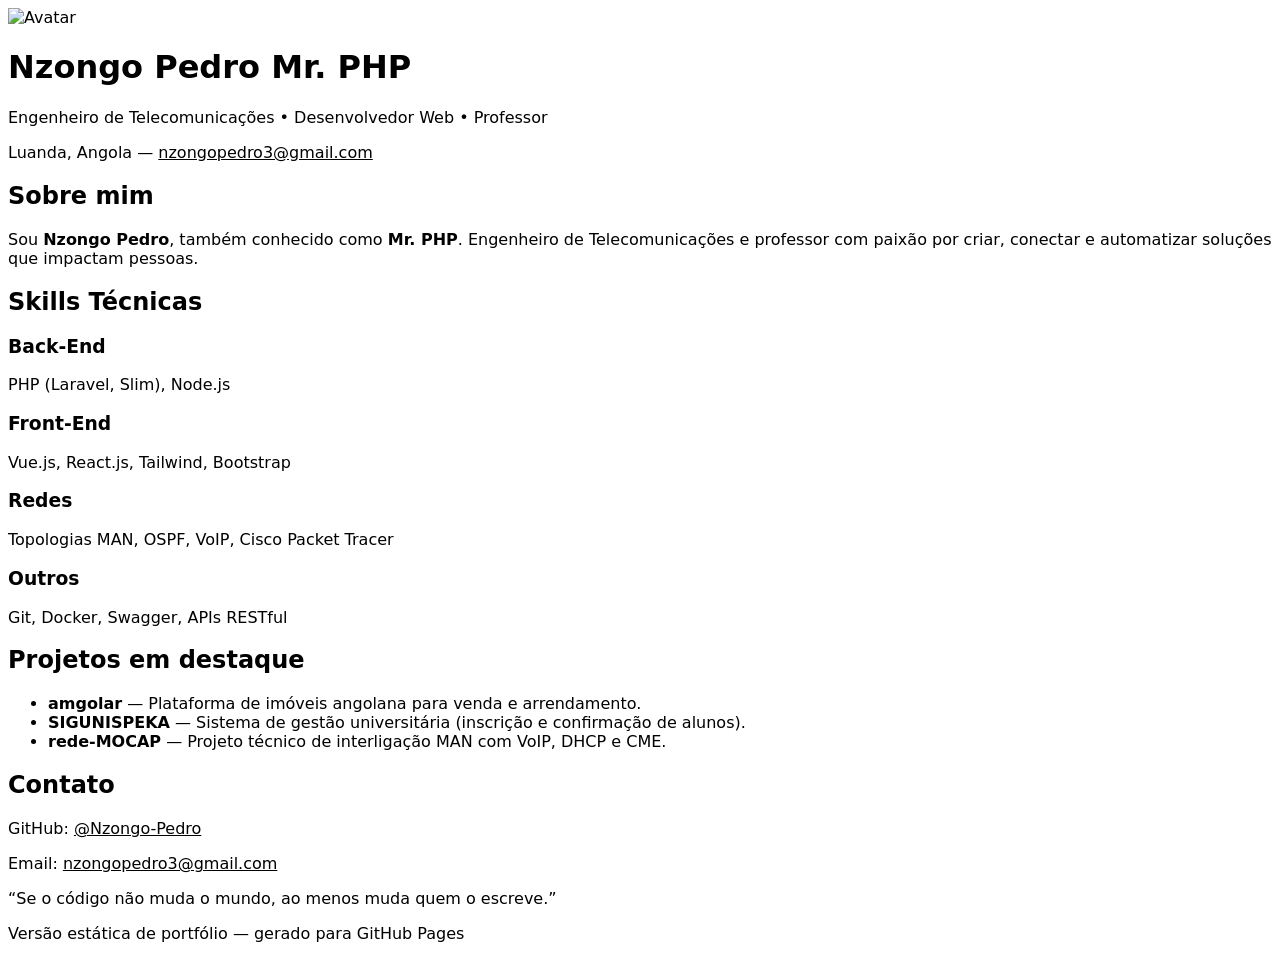
==== index.html @ acd52395 "Refine README.md with additional details and formatting improvements" ====
<!doctype html>
<html lang="pt-BR">
<head>
  <meta charset="utf-8" />
  <meta name="viewport" content="width=device-width,initial-scale=1" />
  <title>Nzongo Pedro — Portfólio</title>
  <link href="https://unpkg.com/tailwindcss@^2/dist/tailwind.min.css" rel="stylesheet">
  <link rel="stylesheet" href="assets/style.css">
</head>
<body class="bg-gray-50 text-gray-800">
  <header class="bg-gradient-to-r from-indigo-600 to-purple-600 text-white">
    <div class="max-w-4xl mx-auto p-8 flex items-center gap-6">
      <img src="assets/avatar-placeholder.png" alt="Avatar" class="w-24 h-24 rounded-full border-4 border-white object-cover">
      <div>
        <h1 class="text-3xl font-bold">Nzongo Pedro <span class="text-sm ml-2 bg-white/20 px-2 py-1 rounded">Mr. PHP</span></h1>
        <p class="mt-1">Engenheiro de Telecomunicações • Desenvolvedor Web • Professor</p>
        <p class="mt-2 text-sm">Luanda, Angola — <a class="underline" href="mailto:nzongopedro3@gmail.com">nzongopedro3@gmail.com</a></p>
      </div>
    </div>
  </header>

  <main class="max-w-4xl mx-auto p-8 space-y-10">
    <section id="sobre">
      <h2 class="text-2xl font-semibold mb-3">Sobre mim</h2>
      <p>Sou <strong>Nzongo Pedro</strong>, também conhecido como <strong>Mr. PHP</strong>. Engenheiro de Telecomunicações e professor com paixão por criar, conectar e automatizar soluções que impactam pessoas.</p>
    </section>

    <section id="skills">
      <h2 class="text-2xl font-semibold mb-3">Skills Técnicas</h2>
      <div class="grid sm:grid-cols-2 gap-4">
        <div class="p-4 bg-white rounded shadow">
          <h3 class="font-medium">Back-End</h3>
          <p class="text-sm">PHP (Laravel, Slim), Node.js</p>
        </div>
        <div class="p-4 bg-white rounded shadow">
          <h3 class="font-medium">Front-End</h3>
          <p class="text-sm">Vue.js, React.js, Tailwind, Bootstrap</p>
        </div>
        <div class="p-4 bg-white rounded shadow">
          <h3 class="font-medium">Redes</h3>
          <p class="text-sm">Topologias MAN, OSPF, VoIP, Cisco Packet Tracer</p>
        </div>
        <div class="p-4 bg-white rounded shadow">
          <h3 class="font-medium">Outros</h3>
          <p class="text-sm">Git, Docker, Swagger, APIs RESTful</p>
        </div>
      </div>
    </section>

    <section id="projetos">
      <h2 class="text-2xl font-semibold mb-3">Projetos em destaque</h2>
      <ul class="space-y-3">
        <li class="p-4 bg-white rounded shadow">
          <strong>amgolar</strong> — Plataforma de imóveis angolana para venda e arrendamento.
        </li>
        <li class="p-4 bg-white rounded shadow">
          <strong>SIGUNISPEKA</strong> — Sistema de gestão universitária (inscrição e confirmação de alunos).
        </li>
        <li class="p-4 bg-white rounded shadow">
          <strong>rede-MOCAP</strong> — Projeto técnico de interligação MAN com VoIP, DHCP e CME.
        </li>
      </ul>
    </section>

    <section id="contato">
      <h2 class="text-2xl font-semibold mb-3">Contato</h2>
      <p>GitHub: <a class="underline" href="https://github.com/Nzongo-Pedro">@Nzongo-Pedro</a></p>
      <p>Email: <a class="underline" href="mailto:nzongopedro3@gmail.com">nzongopedro3@gmail.com</a></p>
    </section>
  </main>

  <footer class="max-w-4xl mx-auto p-8 text-center text-sm text-gray-500">
    <p>“Se o código não muda o mundo, ao menos muda quem o escreve.”</p>
    <p class="mt-2">Versão estática de portfólio — gerado para GitHub Pages</p>
  </footer>
</body>
</html>
---- assets/style.css ----
/* Pequenas customizações */
body { font-family: Inter, ui-sans-serif, system-ui, -apple-system, "Segoe UI", Roboto, "Helvetica Neue", Arial; }
a { color: inherit; }
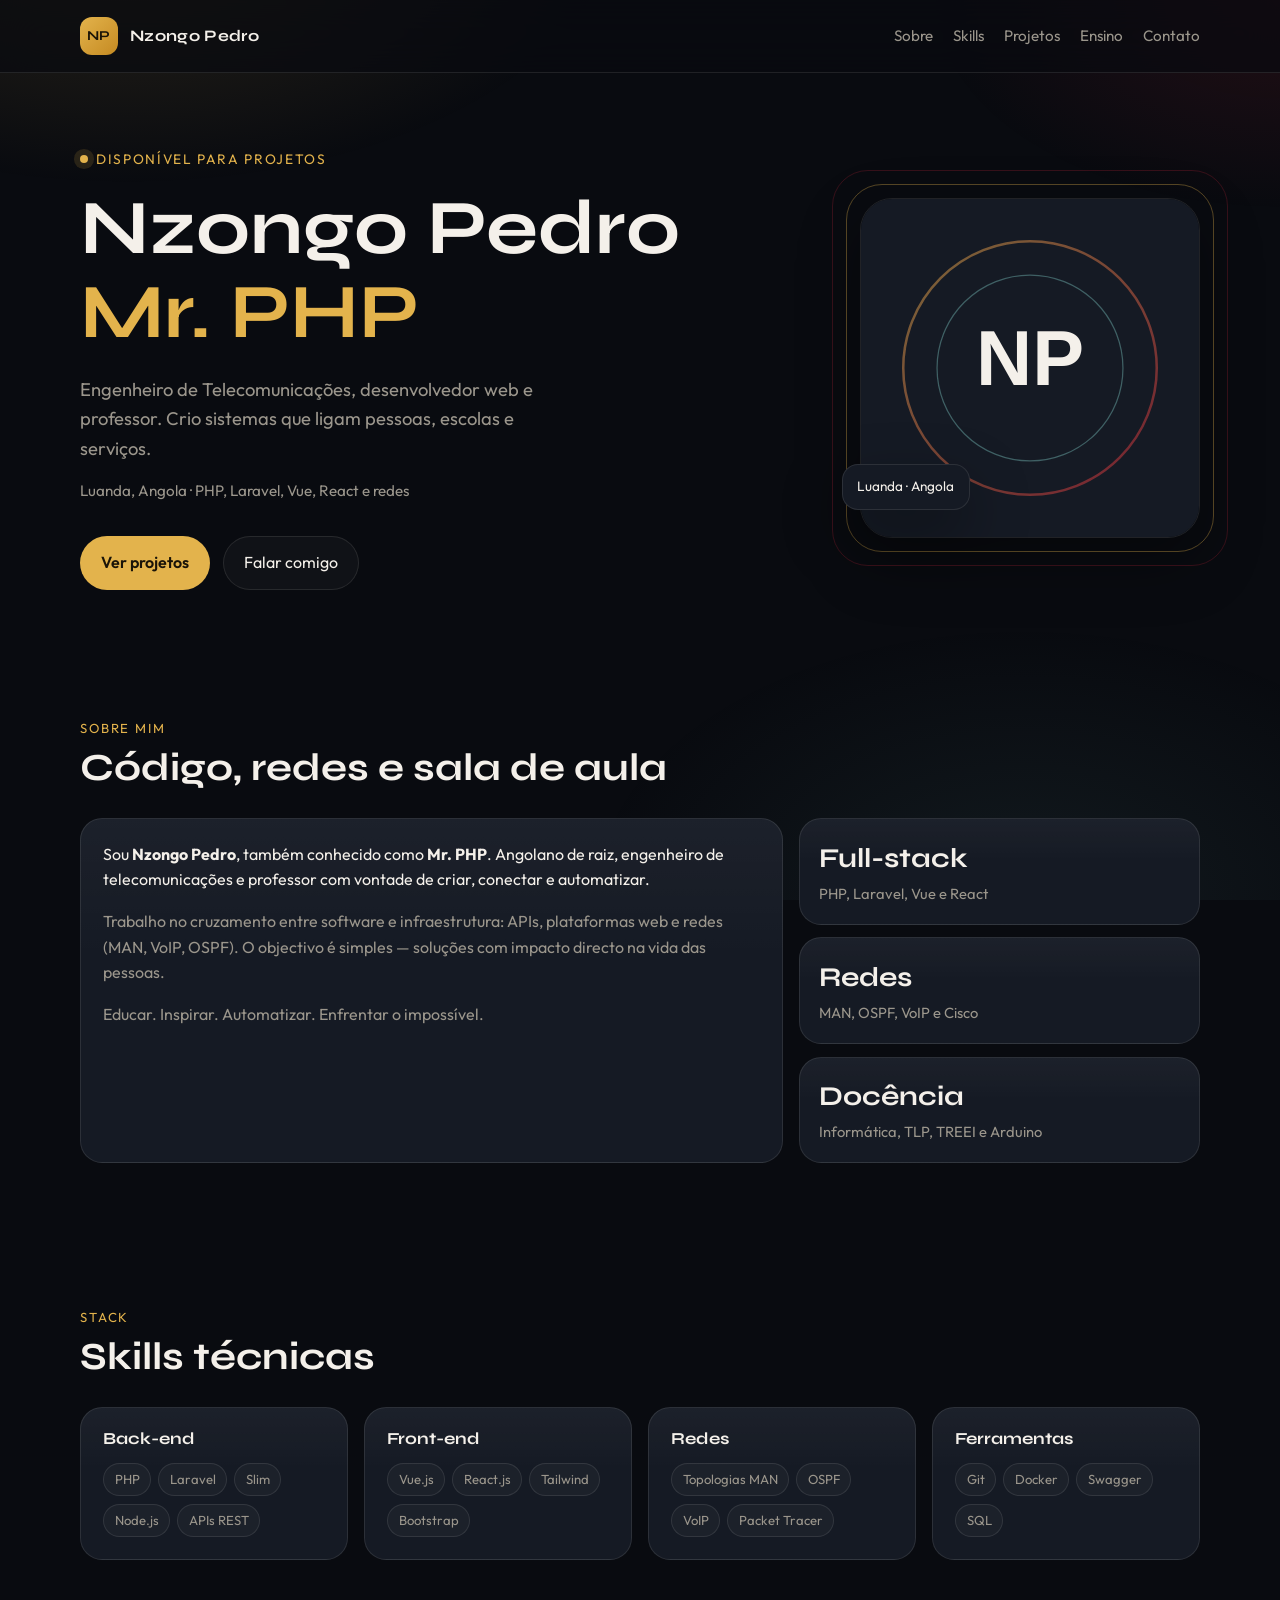
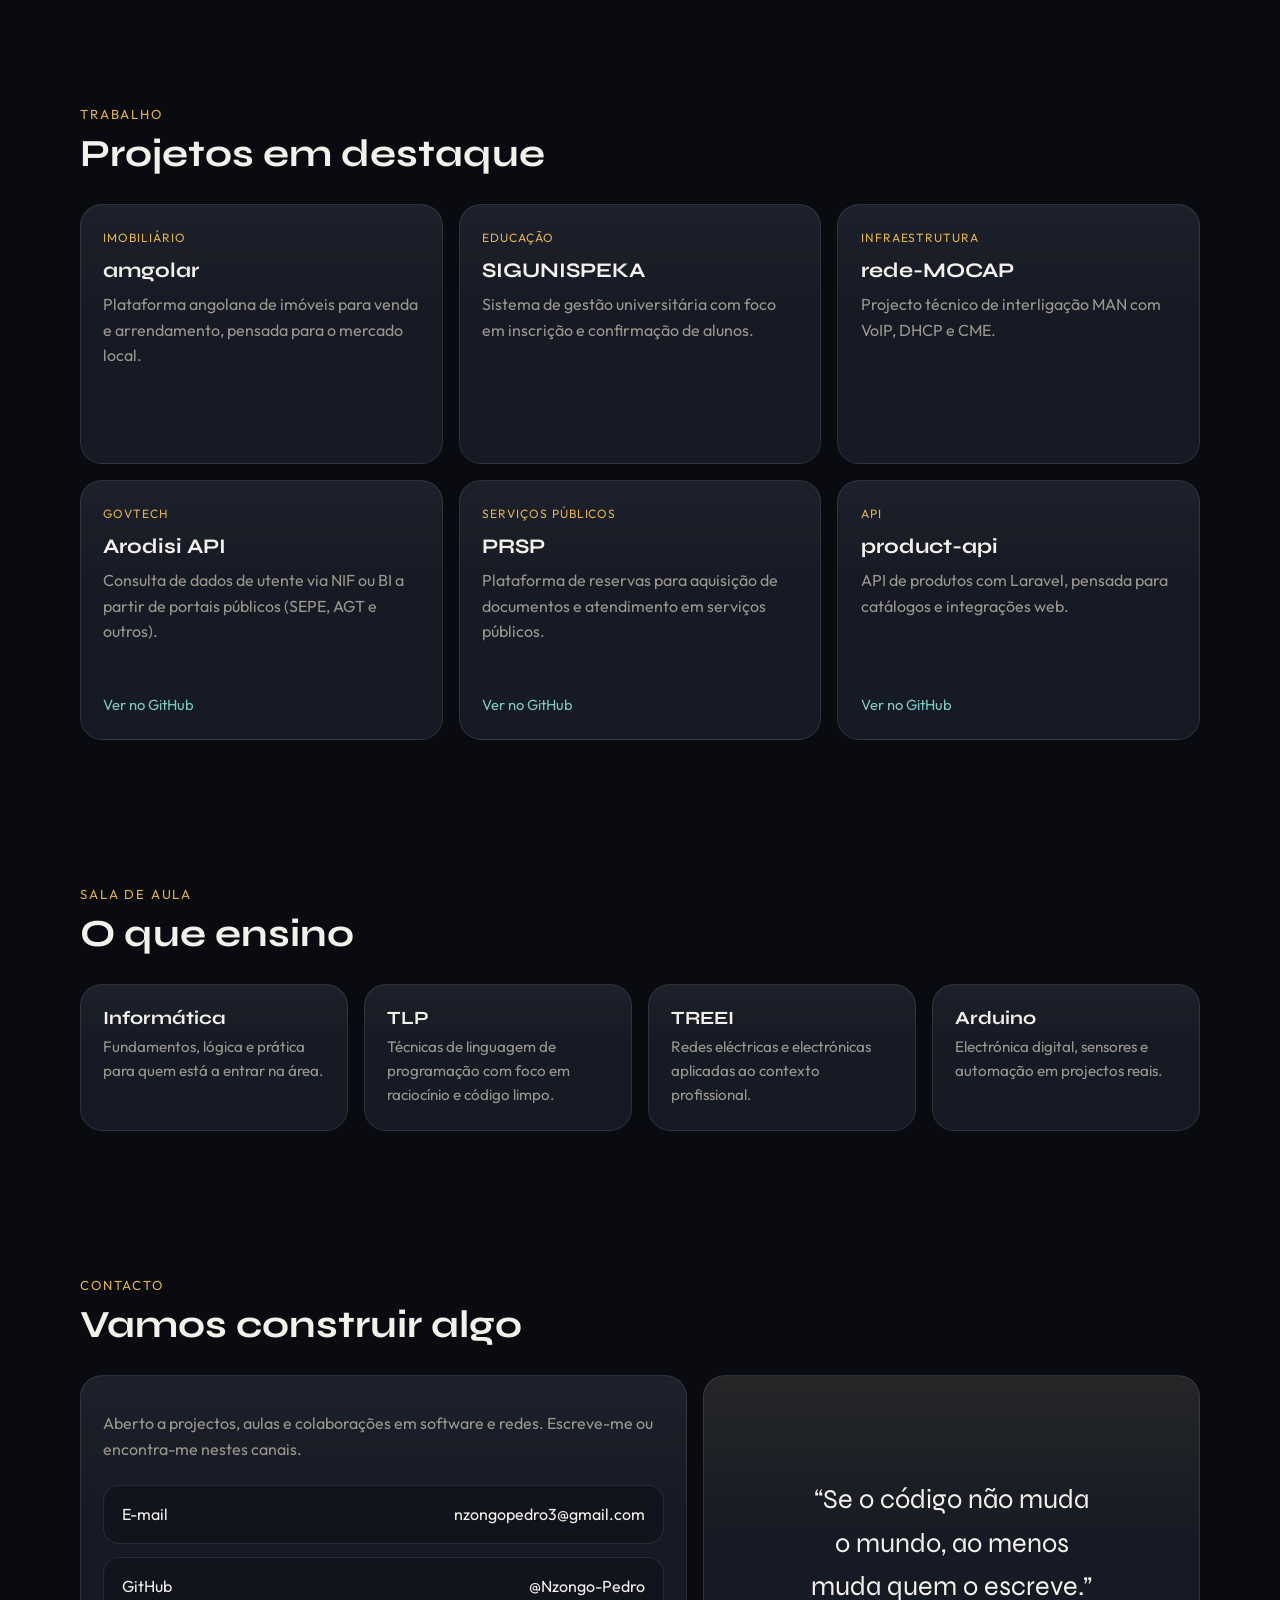
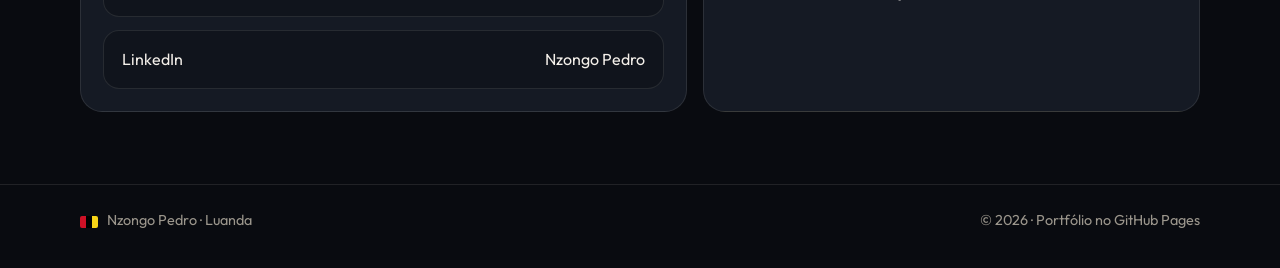
==== commit eb6f857d: "Publish a redesigned portfolio on GitHub Pages. Co-authored-by: Cursor <cursoragent@cursor.com>" ====
--- a/index.html
+++ b/index.html
@@ -1,77 +1,272 @@
 <!doctype html>
-<html lang="pt-BR">
+<html lang="pt">
 <head>
   <meta charset="utf-8" />
-  <meta name="viewport" content="width=device-width,initial-scale=1" />
+  <meta name="viewport" content="width=device-width, initial-scale=1" />
   <title>Nzongo Pedro — Portfólio</title>
-  <link href="https://unpkg.com/tailwindcss@^2/dist/tailwind.min.css" rel="stylesheet">
-  <link rel="stylesheet" href="assets/style.css">
+  <meta name="description" content="Nzongo Pedro (Mr. PHP): engenheiro de telecomunicações, desenvolvedor web e professor em Luanda, Angola." />
+  <meta name="theme-color" content="#090b10" />
+  <meta property="og:title" content="Nzongo Pedro — Portfólio" />
+  <meta property="og:description" content="Engenheiro de Telecomunicações, desenvolvedor web e professor. Soluções que conectam pessoas." />
+  <meta property="og:type" content="website" />
+  <meta property="og:url" content="https://nzongo-pedro.github.io/NzongoPedro/" />
+  <link rel="icon" href="assets/favicon.svg" type="image/svg+xml" />
+  <link rel="preconnect" href="https://fonts.googleapis.com" />
+  <link rel="preconnect" href="https://fonts.gstatic.com" crossorigin />
+  <link href="https://fonts.googleapis.com/css2?family=Outfit:wght@400;500;600;700&family=Syne:wght@700;800&display=swap" rel="stylesheet" />
+  <link rel="stylesheet" href="assets/style.css" />
 </head>
-<body class="bg-gray-50 text-gray-800">
-  <header class="bg-gradient-to-r from-indigo-600 to-purple-600 text-white">
-    <div class="max-w-4xl mx-auto p-8 flex items-center gap-6">
-      <img src="assets/avatar-placeholder.png" alt="Avatar" class="w-24 h-24 rounded-full border-4 border-white object-cover">
-      <div>
-        <h1 class="text-3xl font-bold">Nzongo Pedro <span class="text-sm ml-2 bg-white/20 px-2 py-1 rounded">Mr. PHP</span></h1>
-        <p class="mt-1">Engenheiro de Telecomunicações • Desenvolvedor Web • Professor</p>
-        <p class="mt-2 text-sm">Luanda, Angola — <a class="underline" href="mailto:nzongopedro3@gmail.com">nzongopedro3@gmail.com</a></p>
-      </div>
+<body>
+  <a class="skip-link" href="#conteudo">Saltar para o conteúdo</a>
+  <div class="bg-glow" aria-hidden="true"></div>
+
+  <header class="site-header">
+    <div class="wrap nav">
+      <a class="brand" href="#topo">
+        <span class="brand-mark">NP</span>
+        Nzongo Pedro
+      </a>
+      <button class="nav-toggle" type="button" aria-expanded="false" aria-controls="menu">
+        Menu
+      </button>
+      <ul class="nav-links" id="menu">
+        <li><a href="#sobre">Sobre</a></li>
+        <li><a href="#skills">Skills</a></li>
+        <li><a href="#projetos">Projetos</a></li>
+        <li><a href="#ensino">Ensino</a></li>
+        <li><a href="#contato">Contato</a></li>
+      </ul>
     </div>
   </header>
 
-  <main class="max-w-4xl mx-auto p-8 space-y-10">
-    <section id="sobre">
-      <h2 class="text-2xl font-semibold mb-3">Sobre mim</h2>
-      <p>Sou <strong>Nzongo Pedro</strong>, também conhecido como <strong>Mr. PHP</strong>. Engenheiro de Telecomunicações e professor com paixão por criar, conectar e automatizar soluções que impactam pessoas.</p>
-    </section>
-
-    <section id="skills">
-      <h2 class="text-2xl font-semibold mb-3">Skills Técnicas</h2>
-      <div class="grid sm:grid-cols-2 gap-4">
-        <div class="p-4 bg-white rounded shadow">
-          <h3 class="font-medium">Back-End</h3>
-          <p class="text-sm">PHP (Laravel, Slim), Node.js</p>
-        </div>
-        <div class="p-4 bg-white rounded shadow">
-          <h3 class="font-medium">Front-End</h3>
-          <p class="text-sm">Vue.js, React.js, Tailwind, Bootstrap</p>
-        </div>
-        <div class="p-4 bg-white rounded shadow">
-          <h3 class="font-medium">Redes</h3>
-          <p class="text-sm">Topologias MAN, OSPF, VoIP, Cisco Packet Tracer</p>
-        </div>
-        <div class="p-4 bg-white rounded shadow">
-          <h3 class="font-medium">Outros</h3>
-          <p class="text-sm">Git, Docker, Swagger, APIs RESTful</p>
-        </div>
-      </div>
-    </section>
-
-    <section id="projetos">
-      <h2 class="text-2xl font-semibold mb-3">Projetos em destaque</h2>
-      <ul class="space-y-3">
-        <li class="p-4 bg-white rounded shadow">
-          <strong>amgolar</strong> — Plataforma de imóveis angolana para venda e arrendamento.
-        </li>
-        <li class="p-4 bg-white rounded shadow">
-          <strong>SIGUNISPEKA</strong> — Sistema de gestão universitária (inscrição e confirmação de alunos).
-        </li>
-        <li class="p-4 bg-white rounded shadow">
-          <strong>rede-MOCAP</strong> — Projeto técnico de interligação MAN com VoIP, DHCP e CME.
-        </li>
-      </ul>
-    </section>
-
-    <section id="contato">
-      <h2 class="text-2xl font-semibold mb-3">Contato</h2>
-      <p>GitHub: <a class="underline" href="https://github.com/Nzongo-Pedro">@Nzongo-Pedro</a></p>
-      <p>Email: <a class="underline" href="mailto:nzongopedro3@gmail.com">nzongopedro3@gmail.com</a></p>
+  <main id="conteudo">
+    <section class="wrap hero" id="topo">
+      <div>
+        <p class="eyebrow"><span class="dot"></span> Disponível para projetos</p>
+        <h1>Nzongo Pedro <span class="alias">Mr. PHP</span></h1>
+        <p class="lede">Engenheiro de Telecomunicações, desenvolvedor web e professor. Crio sistemas que ligam pessoas, escolas e serviços.</p>
+        <p class="hero-meta">Luanda, Angola · PHP, Laravel, Vue, React e redes</p>
+        <div class="actions">
+          <a class="btn btn-primary" href="#projetos">Ver projetos</a>
+          <a class="btn btn-ghost" href="mailto:nzongopedro3@gmail.com">Falar comigo</a>
+        </div>
+      </div>
+      <div class="portrait">
+        <img
+          src="https://avatars.githubusercontent.com/u/216593846?v=4"
+          alt="Retrato de Nzongo Pedro"
+          width="340"
+          height="340"
+          onerror="this.onerror=null;this.src='assets/avatar.svg'"
+        />
+        <p class="badge">Luanda · Angola</p>
+      </div>
+    </section>
+
+    <section class="section" id="sobre">
+      <div class="wrap">
+        <div class="section-head">
+          <div>
+            <p class="kicker">Sobre mim</p>
+            <h2>Código, redes e sala de aula</h2>
+          </div>
+        </div>
+        <div class="about-grid">
+          <article class="card about-copy">
+            <p>Sou <strong>Nzongo Pedro</strong>, também conhecido como <strong>Mr. PHP</strong>. Angolano de raiz, engenheiro de telecomunicações e professor com vontade de criar, conectar e automatizar.</p>
+            <p>Trabalho no cruzamento entre software e infraestrutura: APIs, plataformas web e redes (MAN, VoIP, OSPF). O objectivo é simples — soluções com impacto directo na vida das pessoas.</p>
+            <p>Educar. Inspirar. Automatizar. Enfrentar o impossível.</p>
+          </article>
+          <div class="stats">
+            <div class="card stat">
+              <strong>Full-stack</strong>
+              <span>PHP, Laravel, Vue e React</span>
+            </div>
+            <div class="card stat">
+              <strong>Redes</strong>
+              <span>MAN, OSPF, VoIP e Cisco</span>
+            </div>
+            <div class="card stat">
+              <strong>Docência</strong>
+              <span>Informática, TLP, TREEI e Arduino</span>
+            </div>
+          </div>
+        </div>
+      </div>
+    </section>
+
+    <section class="section" id="skills">
+      <div class="wrap">
+        <div class="section-head">
+          <div>
+            <p class="kicker">Stack</p>
+            <h2>Skills técnicas</h2>
+          </div>
+        </div>
+        <div class="skills-grid">
+          <article class="card skill">
+            <h3>Back-end</h3>
+            <div class="chips">
+              <span class="chip">PHP</span>
+              <span class="chip">Laravel</span>
+              <span class="chip">Slim</span>
+              <span class="chip">Node.js</span>
+              <span class="chip">APIs REST</span>
+            </div>
+          </article>
+          <article class="card skill">
+            <h3>Front-end</h3>
+            <div class="chips">
+              <span class="chip">Vue.js</span>
+              <span class="chip">React.js</span>
+              <span class="chip">Tailwind</span>
+              <span class="chip">Bootstrap</span>
+            </div>
+          </article>
+          <article class="card skill">
+            <h3>Redes</h3>
+            <div class="chips">
+              <span class="chip">Topologias MAN</span>
+              <span class="chip">OSPF</span>
+              <span class="chip">VoIP</span>
+              <span class="chip">Packet Tracer</span>
+            </div>
+          </article>
+          <article class="card skill">
+            <h3>Ferramentas</h3>
+            <div class="chips">
+              <span class="chip">Git</span>
+              <span class="chip">Docker</span>
+              <span class="chip">Swagger</span>
+              <span class="chip">SQL</span>
+            </div>
+          </article>
+        </div>
+      </div>
+    </section>
+
+    <section class="section" id="projetos">
+      <div class="wrap">
+        <div class="section-head">
+          <div>
+            <p class="kicker">Trabalho</p>
+            <h2>Projetos em destaque</h2>
+          </div>
+        </div>
+        <div class="project-grid">
+          <article class="card project">
+            <span class="tag">Imobiliário</span>
+            <h3>amgolar</h3>
+            <p>Plataforma angolana de imóveis para venda e arrendamento, pensada para o mercado local.</p>
+          </article>
+          <article class="card project">
+            <span class="tag">Educação</span>
+            <h3>SIGUNISPEKA</h3>
+            <p>Sistema de gestão universitária com foco em inscrição e confirmação de alunos.</p>
+          </article>
+          <article class="card project">
+            <span class="tag">Infraestrutura</span>
+            <h3>rede-MOCAP</h3>
+            <p>Projecto técnico de interligação MAN com VoIP, DHCP e CME.</p>
+          </article>
+          <article class="card project">
+            <span class="tag">GovTech</span>
+            <h3>Arodisi API</h3>
+            <p>Consulta de dados de utente via NIF ou BI a partir de portais públicos (SEPE, AGT e outros).</p>
+            <a class="project-link" href="https://github.com/NzongoPedro/Arodisi-API" target="_blank" rel="noopener noreferrer">Ver no GitHub</a>
+          </article>
+          <article class="card project">
+            <span class="tag">Serviços públicos</span>
+            <h3>PRSP</h3>
+            <p>Plataforma de reservas para aquisição de documentos e atendimento em serviços públicos.</p>
+            <a class="project-link" href="https://github.com/Nzongo-Pedro/PSRSP" target="_blank" rel="noopener noreferrer">Ver no GitHub</a>
+          </article>
+          <article class="card project">
+            <span class="tag">API</span>
+            <h3>product-api</h3>
+            <p>API de produtos com Laravel, pensada para catálogos e integrações web.</p>
+            <a class="project-link" href="https://github.com/Nzongo-Pedro/product-api" target="_blank" rel="noopener noreferrer">Ver no GitHub</a>
+          </article>
+        </div>
+      </div>
+    </section>
+
+    <section class="section" id="ensino">
+      <div class="wrap">
+        <div class="section-head">
+          <div>
+            <p class="kicker">Sala de aula</p>
+            <h2>O que ensino</h2>
+          </div>
+        </div>
+        <div class="teach-grid">
+          <article class="card teach">
+            <h3>Informática</h3>
+            <p>Fundamentos, lógica e prática para quem está a entrar na área.</p>
+          </article>
+          <article class="card teach">
+            <h3>TLP</h3>
+            <p>Técnicas de linguagem de programação com foco em raciocínio e código limpo.</p>
+          </article>
+          <article class="card teach">
+            <h3>TREEI</h3>
+            <p>Redes eléctricas e electrónicas aplicadas ao contexto profissional.</p>
+          </article>
+          <article class="card teach">
+            <h3>Arduino</h3>
+            <p>Electrónica digital, sensores e automação em projectos reais.</p>
+          </article>
+        </div>
+      </div>
+    </section>
+
+    <section class="section" id="contato">
+      <div class="wrap">
+        <div class="section-head">
+          <div>
+            <p class="kicker">Contacto</p>
+            <h2>Vamos construir algo</h2>
+          </div>
+        </div>
+        <div class="contact-grid">
+          <article class="card contact-copy">
+            <p>Aberto a projectos, aulas e colaborações em software e redes. Escreve-me ou encontra-me nestes canais.</p>
+            <ul class="contact-list">
+              <li>
+                <a href="mailto:nzongopedro3@gmail.com">
+                  <span>E-mail</span>
+                  <span>nzongopedro3@gmail.com</span>
+                </a>
+              </li>
+              <li>
+                <a href="https://github.com/Nzongo-Pedro" target="_blank" rel="noopener noreferrer">
+                  <span>GitHub</span>
+                  <span>@Nzongo-Pedro</span>
+                </a>
+              </li>
+              <li>
+                <a href="https://linkedin.com/in/nzongo-pedro-31424827a" target="_blank" rel="noopener noreferrer">
+                  <span>LinkedIn</span>
+                  <span>Nzongo Pedro</span>
+                </a>
+              </li>
+            </ul>
+          </article>
+          <blockquote class="card quote">
+            <p>“Se o código não muda o mundo, ao menos muda quem o escreve.”</p>
+          </blockquote>
+        </div>
+      </div>
     </section>
   </main>
 
-  <footer class="max-w-4xl mx-auto p-8 text-center text-sm text-gray-500">
-    <p>“Se o código não muda o mundo, ao menos muda quem o escreve.”</p>
-    <p class="mt-2">Versão estática de portfólio — gerado para GitHub Pages</p>
+  <footer class="site-footer">
+    <div class="wrap footer-row">
+      <p><span class="flag" aria-hidden="true"><span></span><span></span><span></span></span> Nzongo Pedro · Luanda</p>
+      <p>© <span data-year></span> · Portfólio no GitHub Pages</p>
+    </div>
   </footer>
+
+  <script src="assets/app.js"></script>
 </body>
-</html>+</html>
--- a/assets/style.css
+++ b/assets/style.css
@@ -1,3 +1,588 @@
-/* Pequenas customizações */
-body { font-family: Inter, ui-sans-serif, system-ui, -apple-system, "Segoe UI", Roboto, "Helvetica Neue", Arial; }
-a { color: inherit; }+:root {
+  --bg: #090b10;
+  --bg-soft: #10141c;
+  --card: #151a24;
+  --card-hover: #1b2230;
+  --line: rgba(243, 239, 232, 0.1);
+  --text: #f4f0ea;
+  --muted: #9b968c;
+  --gold: #e3b34c;
+  --gold-soft: rgba(227, 179, 76, 0.14);
+  --red: #d7263d;
+  --cyan: #7ec8c4;
+  --shadow: 0 24px 60px rgba(0, 0, 0, 0.35);
+  --radius: 22px;
+  --max: 1120px;
+}
+
+* {
+  box-sizing: border-box;
+  margin: 0;
+  padding: 0;
+}
+
+html {
+  scroll-behavior: smooth;
+}
+
+body {
+  font-family: "Outfit", system-ui, sans-serif;
+  background: var(--bg);
+  color: var(--text);
+  line-height: 1.6;
+  min-height: 100vh;
+  overflow-x: hidden;
+}
+
+img {
+  max-width: 100%;
+  display: block;
+}
+
+a {
+  color: inherit;
+  text-decoration: none;
+}
+
+button,
+.btn {
+  font: inherit;
+}
+
+.skip-link {
+  position: absolute;
+  left: 1rem;
+  top: -4rem;
+  background: var(--gold);
+  color: #1a1408;
+  padding: 0.6rem 1rem;
+  border-radius: 999px;
+  z-index: 80;
+}
+
+.skip-link:focus {
+  top: 1rem;
+}
+
+.bg-glow {
+  pointer-events: none;
+  position: fixed;
+  inset: 0;
+  z-index: 0;
+  background:
+    radial-gradient(900px 500px at 10% -10%, rgba(227, 179, 76, 0.16), transparent 55%),
+    radial-gradient(700px 420px at 100% 0%, rgba(215, 38, 61, 0.12), transparent 50%),
+    radial-gradient(800px 500px at 80% 100%, rgba(126, 200, 196, 0.08), transparent 55%);
+}
+
+.wrap {
+  width: min(var(--max), calc(100% - 2rem));
+  margin-inline: auto;
+}
+
+.site-header {
+  position: sticky;
+  top: 0;
+  z-index: 40;
+  backdrop-filter: blur(18px);
+  background: rgba(9, 11, 16, 0.72);
+  border-bottom: 1px solid var(--line);
+}
+
+.nav {
+  display: flex;
+  align-items: center;
+  justify-content: space-between;
+  min-height: 72px;
+  gap: 1rem;
+}
+
+.brand {
+  display: flex;
+  align-items: center;
+  gap: 0.75rem;
+  font-family: "Syne", sans-serif;
+  font-weight: 700;
+  letter-spacing: 0.02em;
+}
+
+.brand-mark {
+  width: 38px;
+  height: 38px;
+  display: grid;
+  place-items: center;
+  border-radius: 12px;
+  background: linear-gradient(135deg, var(--gold), #c58a22);
+  color: #1a1408;
+  font-size: 0.85rem;
+}
+
+.nav-links {
+  display: flex;
+  gap: 1.25rem;
+  list-style: none;
+  color: var(--muted);
+  font-size: 0.95rem;
+}
+
+.nav-links a {
+  position: relative;
+}
+
+.nav-links a:hover,
+.nav-links a:focus-visible,
+.nav-links a.is-active {
+  color: var(--text);
+}
+
+.nav-links a.is-active::after {
+  content: "";
+  position: absolute;
+  left: 0;
+  right: 0;
+  bottom: -8px;
+  height: 2px;
+  background: var(--gold);
+}
+
+.nav-toggle {
+  display: none;
+  width: 42px;
+  height: 42px;
+  border: 1px solid var(--line);
+  background: transparent;
+  color: var(--text);
+  border-radius: 12px;
+  cursor: pointer;
+}
+
+.hero {
+  position: relative;
+  z-index: 1;
+  padding: 4.5rem 0 3.5rem;
+  display: grid;
+  grid-template-columns: 1.15fr 0.85fr;
+  gap: 3rem;
+  align-items: center;
+}
+
+.eyebrow {
+  display: inline-flex;
+  align-items: center;
+  gap: 0.5rem;
+  color: var(--gold);
+  font-size: 0.86rem;
+  letter-spacing: 0.12em;
+  text-transform: uppercase;
+  margin-bottom: 1rem;
+}
+
+.dot {
+  width: 8px;
+  height: 8px;
+  border-radius: 50%;
+  background: var(--gold);
+  box-shadow: 0 0 0 6px var(--gold-soft);
+}
+
+h1,
+h2,
+h3 {
+  font-family: "Syne", sans-serif;
+  line-height: 1.1;
+}
+
+h1 {
+  font-size: clamp(2.6rem, 6vw, 5.1rem);
+  max-width: 12ch;
+}
+
+.alias {
+  color: var(--gold);
+}
+
+.lede {
+  margin-top: 1.25rem;
+  color: var(--muted);
+  font-size: 1.15rem;
+  max-width: 42ch;
+}
+
+.hero-meta {
+  margin-top: 1rem;
+  color: var(--muted);
+  font-size: 0.95rem;
+}
+
+.actions {
+  display: flex;
+  flex-wrap: wrap;
+  gap: 0.8rem;
+  margin-top: 2rem;
+}
+
+.btn {
+  display: inline-flex;
+  align-items: center;
+  justify-content: center;
+  gap: 0.45rem;
+  border-radius: 999px;
+  padding: 0.85rem 1.25rem;
+  border: 1px solid transparent;
+  transition: transform 0.2s ease, background 0.2s ease, border-color 0.2s ease;
+}
+
+.btn:hover,
+.btn:focus-visible {
+  transform: translateY(-2px);
+}
+
+.btn-primary {
+  background: var(--gold);
+  color: #1a1408;
+  font-weight: 600;
+}
+
+.btn-ghost {
+  border-color: var(--line);
+  background: rgba(255, 255, 255, 0.03);
+}
+
+.portrait {
+  justify-self: end;
+  position: relative;
+}
+
+.portrait img {
+  width: min(340px, 100%);
+  aspect-ratio: 1;
+  object-fit: cover;
+  border-radius: 32px;
+  border: 1px solid var(--line);
+  box-shadow: var(--shadow);
+}
+
+.portrait::before,
+.portrait::after {
+  content: "";
+  position: absolute;
+  border: 1px solid rgba(227, 179, 76, 0.35);
+  border-radius: 36px;
+}
+
+.portrait::before {
+  inset: -14px;
+}
+
+.portrait::after {
+  inset: -28px;
+  border-color: rgba(215, 38, 61, 0.22);
+}
+
+.badge {
+  position: absolute;
+  left: -18px;
+  bottom: 28px;
+  background: var(--card);
+  border: 1px solid var(--line);
+  padding: 0.7rem 0.9rem;
+  border-radius: 16px;
+  font-size: 0.85rem;
+  box-shadow: var(--shadow);
+}
+
+.section {
+  position: relative;
+  z-index: 1;
+  padding: 4.5rem 0;
+}
+
+.section-head {
+  display: flex;
+  justify-content: space-between;
+  gap: 1rem;
+  align-items: end;
+  margin-bottom: 1.8rem;
+}
+
+.kicker {
+  color: var(--gold);
+  font-size: 0.82rem;
+  letter-spacing: 0.14em;
+  text-transform: uppercase;
+  margin-bottom: 0.5rem;
+}
+
+h2 {
+  font-size: clamp(1.8rem, 3vw, 2.6rem);
+}
+
+.about-grid,
+.skills-grid,
+.project-grid,
+.teach-grid,
+.contact-grid {
+  display: grid;
+  gap: 1rem;
+}
+
+.about-grid {
+  grid-template-columns: 1.4fr 0.8fr;
+}
+
+.card {
+  background: linear-gradient(180deg, rgba(255, 255, 255, 0.03), transparent 40%), var(--card);
+  border: 1px solid var(--line);
+  border-radius: var(--radius);
+  padding: 1.4rem;
+}
+
+.about-copy p + p {
+  margin-top: 1rem;
+  color: var(--muted);
+}
+
+.stats {
+  display: grid;
+  gap: 0.8rem;
+}
+
+.stat {
+  padding: 1.1rem 1.2rem;
+}
+
+.stat strong {
+  display: block;
+  font-family: "Syne", sans-serif;
+  font-size: 1.7rem;
+}
+
+.stat span {
+  color: var(--muted);
+  font-size: 0.92rem;
+}
+
+.skills-grid {
+  grid-template-columns: repeat(4, 1fr);
+}
+
+.skill h3 {
+  font-size: 1.05rem;
+  margin-bottom: 0.9rem;
+}
+
+.chips {
+  display: flex;
+  flex-wrap: wrap;
+  gap: 0.45rem;
+}
+
+.chip {
+  font-size: 0.82rem;
+  color: var(--muted);
+  border: 1px solid var(--line);
+  background: rgba(255, 255, 255, 0.03);
+  border-radius: 999px;
+  padding: 0.32rem 0.65rem;
+}
+
+.project-grid {
+  grid-template-columns: repeat(3, 1fr);
+}
+
+.project {
+  display: flex;
+  flex-direction: column;
+  min-height: 260px;
+  transition: transform 0.2s ease, background 0.2s ease;
+}
+
+.project:hover {
+  transform: translateY(-4px);
+  background: var(--card-hover);
+}
+
+.tag {
+  display: inline-block;
+  font-size: 0.75rem;
+  letter-spacing: 0.08em;
+  text-transform: uppercase;
+  color: var(--gold);
+  margin-bottom: 0.8rem;
+}
+
+.project h3 {
+  font-size: 1.3rem;
+  margin-bottom: 0.6rem;
+}
+
+.project p {
+  color: var(--muted);
+  flex: 1;
+}
+
+.project-link {
+  margin-top: 1.2rem;
+  color: var(--cyan);
+  font-size: 0.92rem;
+}
+
+.teach-grid {
+  grid-template-columns: repeat(4, 1fr);
+}
+
+.teach h3 {
+  margin-bottom: 0.4rem;
+}
+
+.teach p {
+  color: var(--muted);
+  font-size: 0.95rem;
+}
+
+.contact-grid {
+  grid-template-columns: 1.1fr 0.9fr;
+  align-items: stretch;
+}
+
+.contact-copy p {
+  color: var(--muted);
+  margin: 0.8rem 0 1.4rem;
+}
+
+.contact-list {
+  list-style: none;
+  display: grid;
+  gap: 0.8rem;
+}
+
+.contact-list a {
+  display: flex;
+  justify-content: space-between;
+  gap: 1rem;
+  padding: 1rem 1.1rem;
+  border-radius: 16px;
+  border: 1px solid var(--line);
+  background: var(--bg-soft);
+}
+
+.contact-list a:hover,
+.contact-list a:focus-visible {
+  border-color: rgba(227, 179, 76, 0.4);
+}
+
+.quote {
+  display: grid;
+  place-items: center;
+  text-align: center;
+  min-height: 220px;
+  background:
+    linear-gradient(180deg, rgba(227, 179, 76, 0.08), transparent 50%),
+    var(--card);
+}
+
+.quote p {
+  font-family: "Syne", sans-serif;
+  font-size: clamp(1.2rem, 2.4vw, 1.7rem);
+  max-width: 18ch;
+}
+
+.site-footer {
+  position: relative;
+  z-index: 1;
+  border-top: 1px solid var(--line);
+  padding: 1.5rem 0 2.2rem;
+  color: var(--muted);
+  font-size: 0.9rem;
+}
+
+.footer-row {
+  display: flex;
+  justify-content: space-between;
+  gap: 1rem;
+  flex-wrap: wrap;
+}
+
+.flag {
+  display: inline-flex;
+  width: 18px;
+  height: 12px;
+  overflow: hidden;
+  border-radius: 2px;
+  vertical-align: middle;
+  margin-right: 0.35rem;
+}
+
+.flag span {
+  flex: 1;
+}
+
+.flag span:nth-child(1) { background: #ce1126; }
+.flag span:nth-child(2) { background: #000; }
+.flag span:nth-child(3) { background: #f7d417; }
+
+@media (max-width: 980px) {
+  .hero,
+  .about-grid,
+  .skills-grid,
+  .project-grid,
+  .teach-grid,
+  .contact-grid {
+    grid-template-columns: 1fr 1fr;
+  }
+
+  .hero {
+    padding-top: 2.5rem;
+  }
+
+  .portrait {
+    justify-self: start;
+  }
+}
+
+@media (max-width: 760px) {
+  .nav-toggle {
+    display: grid;
+    place-items: center;
+  }
+
+  .nav-links {
+    display: none;
+    position: absolute;
+    top: 72px;
+    left: 0;
+    right: 0;
+    background: rgba(9, 11, 16, 0.96);
+    border-bottom: 1px solid var(--line);
+    padding: 1rem 1.25rem 1.2rem;
+    flex-direction: column;
+  }
+
+  .nav.is-open .nav-links {
+    display: flex;
+  }
+
+  .hero,
+  .about-grid,
+  .skills-grid,
+  .project-grid,
+  .teach-grid,
+  .contact-grid {
+    grid-template-columns: 1fr;
+  }
+
+  .section {
+    padding: 3.2rem 0;
+  }
+}
+
+@media (prefers-reduced-motion: reduce) {
+  html {
+    scroll-behavior: auto;
+  }
+
+  .btn,
+  .project {
+    transition: none;
+  }
+}
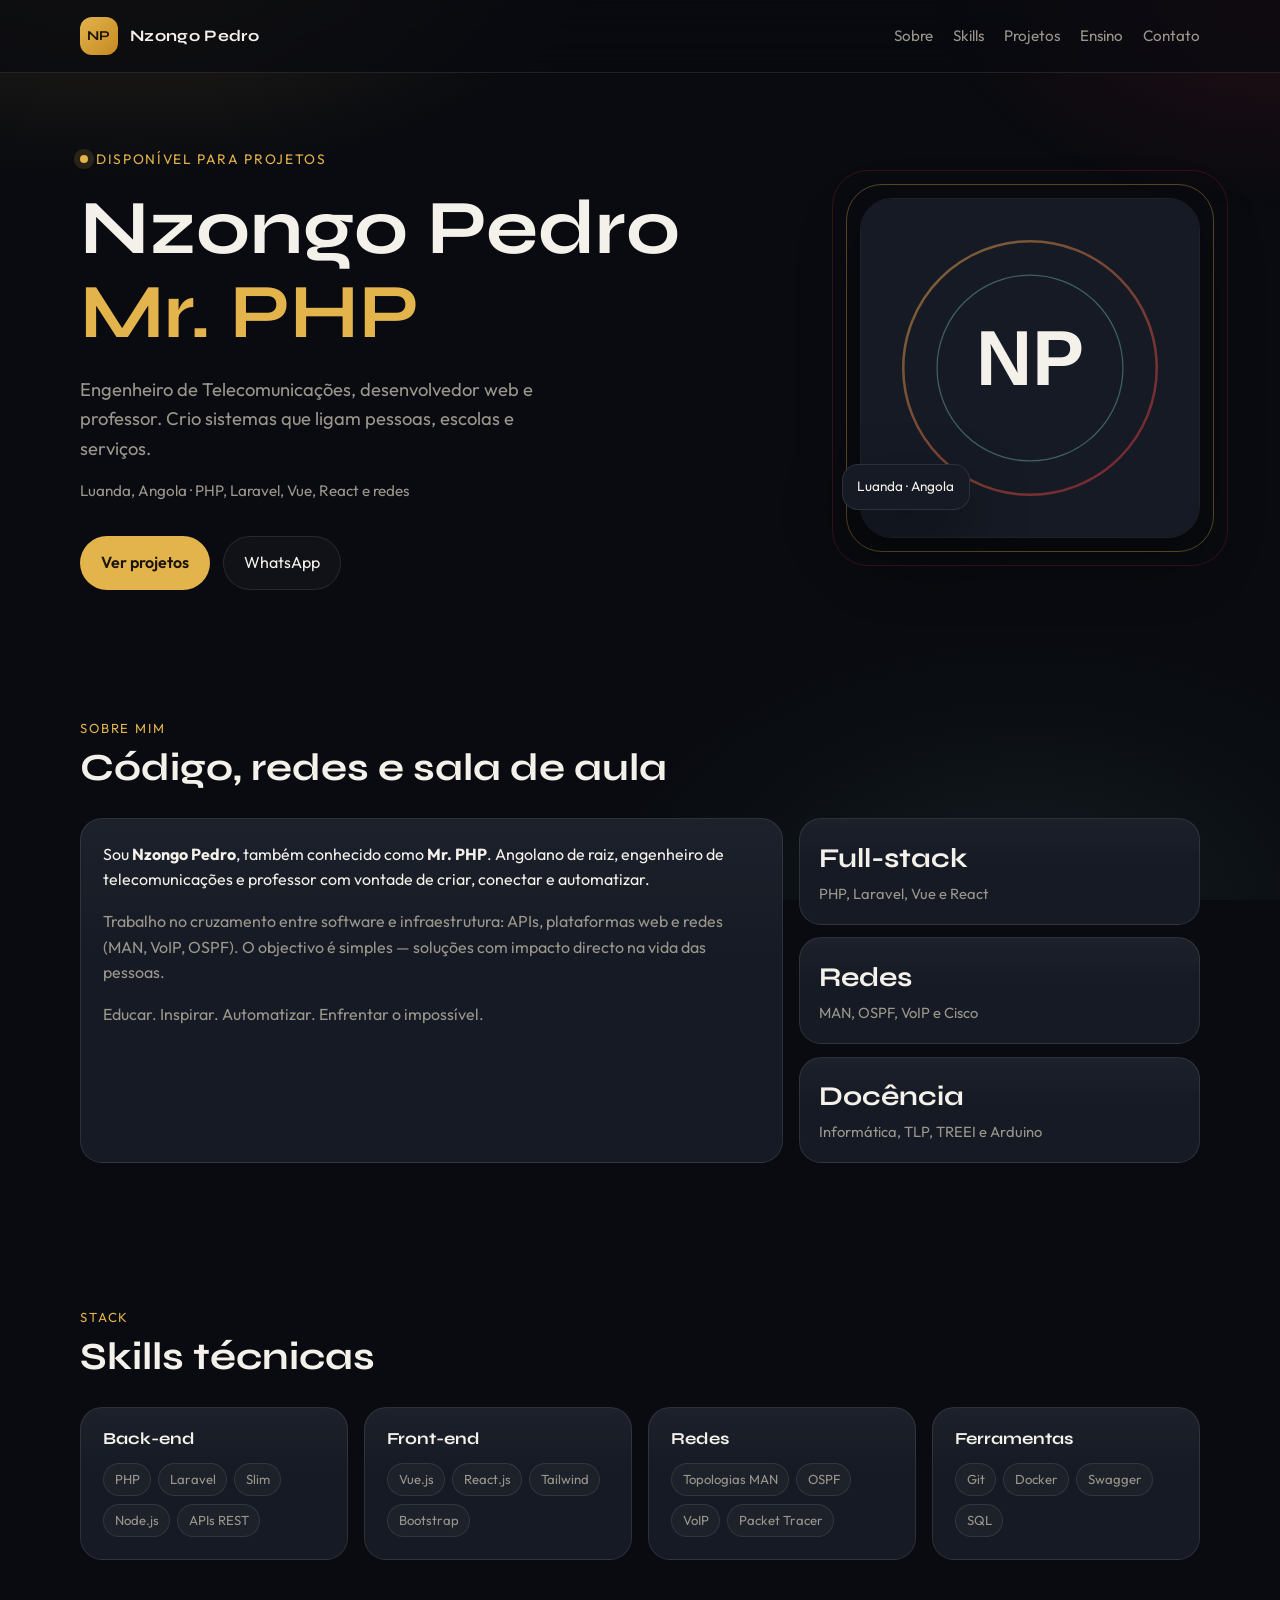
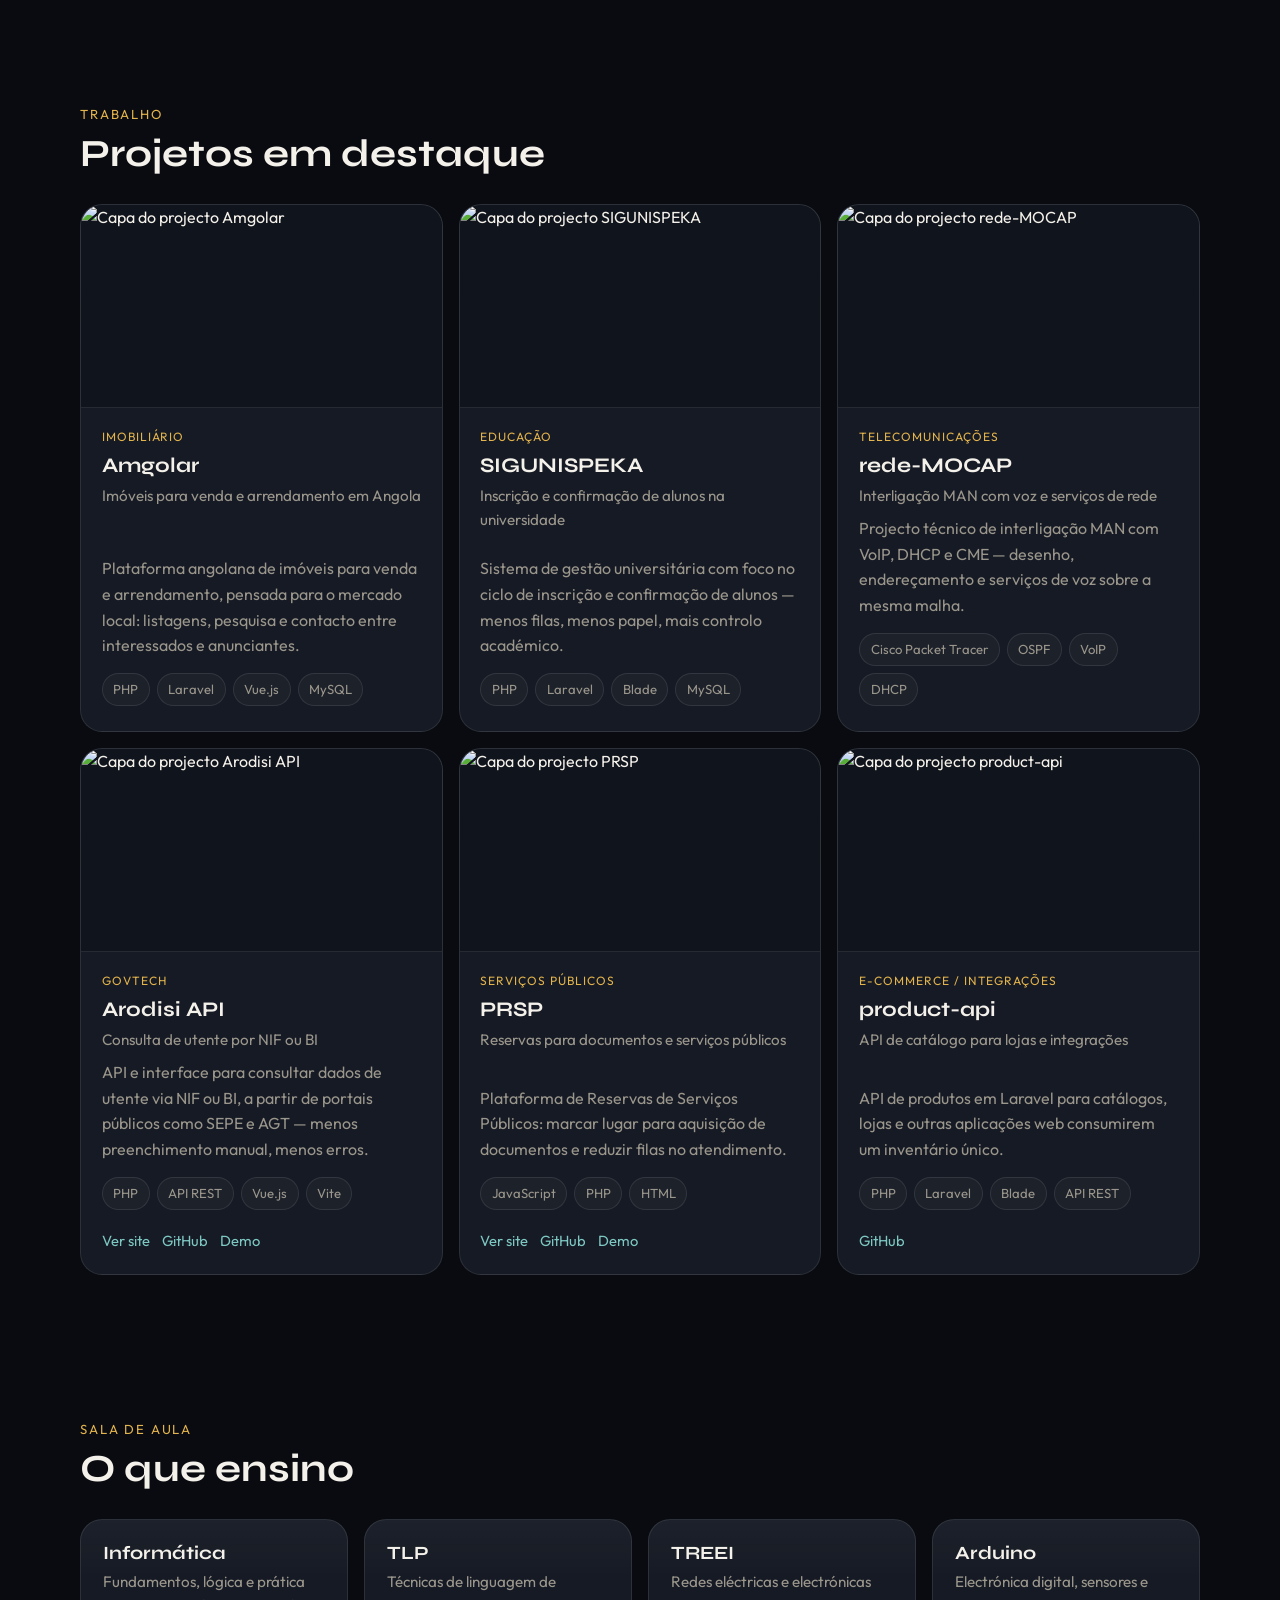
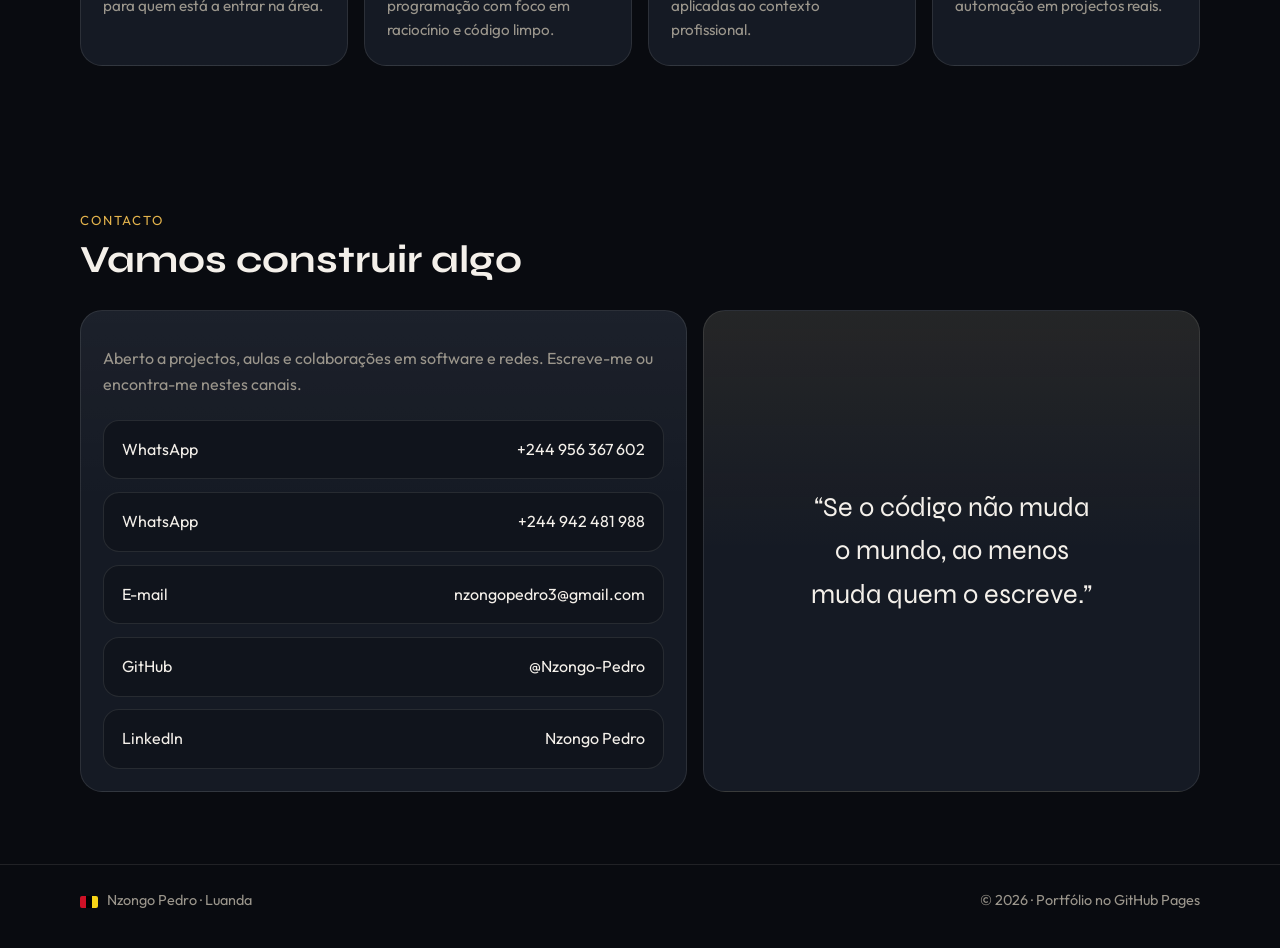
==== commit aedf9065: "Enhance portfolio with WhatsApp contact options and improve project rendering functionality. Update " ====
--- a/index.html
+++ b/index.html
@@ -48,7 +48,7 @@
         <p class="hero-meta">Luanda, Angola · PHP, Laravel, Vue, React e redes</p>
         <div class="actions">
           <a class="btn btn-primary" href="#projetos">Ver projetos</a>
-          <a class="btn btn-ghost" href="mailto:nzongopedro3@gmail.com">Falar comigo</a>
+          <a class="btn btn-ghost" href="https://wa.me/244956367602" target="_blank" rel="noopener noreferrer">WhatsApp</a>
         </div>
       </div>
       <div class="portrait">
@@ -153,40 +153,8 @@
             <h2>Projetos em destaque</h2>
           </div>
         </div>
-        <div class="project-grid">
-          <article class="card project">
-            <span class="tag">Imobiliário</span>
-            <h3>amgolar</h3>
-            <p>Plataforma angolana de imóveis para venda e arrendamento, pensada para o mercado local.</p>
-          </article>
-          <article class="card project">
-            <span class="tag">Educação</span>
-            <h3>SIGUNISPEKA</h3>
-            <p>Sistema de gestão universitária com foco em inscrição e confirmação de alunos.</p>
-          </article>
-          <article class="card project">
-            <span class="tag">Infraestrutura</span>
-            <h3>rede-MOCAP</h3>
-            <p>Projecto técnico de interligação MAN com VoIP, DHCP e CME.</p>
-          </article>
-          <article class="card project">
-            <span class="tag">GovTech</span>
-            <h3>Arodisi API</h3>
-            <p>Consulta de dados de utente via NIF ou BI a partir de portais públicos (SEPE, AGT e outros).</p>
-            <a class="project-link" href="https://github.com/NzongoPedro/Arodisi-API" target="_blank" rel="noopener noreferrer">Ver no GitHub</a>
-          </article>
-          <article class="card project">
-            <span class="tag">Serviços públicos</span>
-            <h3>PRSP</h3>
-            <p>Plataforma de reservas para aquisição de documentos e atendimento em serviços públicos.</p>
-            <a class="project-link" href="https://github.com/Nzongo-Pedro/PSRSP" target="_blank" rel="noopener noreferrer">Ver no GitHub</a>
-          </article>
-          <article class="card project">
-            <span class="tag">API</span>
-            <h3>product-api</h3>
-            <p>API de produtos com Laravel, pensada para catálogos e integrações web.</p>
-            <a class="project-link" href="https://github.com/Nzongo-Pedro/product-api" target="_blank" rel="noopener noreferrer">Ver no GitHub</a>
-          </article>
+        <div class="project-grid" data-projectos>
+          <p class="project-status">A carregar projectos…</p>
         </div>
       </div>
     </section>
@@ -232,6 +200,18 @@
           <article class="card contact-copy">
             <p>Aberto a projectos, aulas e colaborações em software e redes. Escreve-me ou encontra-me nestes canais.</p>
             <ul class="contact-list">
+              <li>
+                <a href="https://wa.me/244956367602" target="_blank" rel="noopener noreferrer">
+                  <span>WhatsApp</span>
+                  <span>+244 956 367 602</span>
+                </a>
+              </li>
+              <li>
+                <a href="https://wa.me/244942481988" target="_blank" rel="noopener noreferrer">
+                  <span>WhatsApp</span>
+                  <span>+244 942 481 988</span>
+                </a>
+              </li>
               <li>
                 <a href="mailto:nzongopedro3@gmail.com">
                   <span>E-mail</span>
--- a/assets/style.css
+++ b/assets/style.css
@@ -394,12 +394,33 @@
   display: flex;
   flex-direction: column;
   min-height: 260px;
+  padding: 0;
+  overflow: hidden;
   transition: transform 0.2s ease, background 0.2s ease;
 }
 
 .project:hover {
   transform: translateY(-4px);
   background: var(--card-hover);
+}
+
+.project-media {
+  aspect-ratio: 16 / 9;
+  background: var(--bg-soft);
+  border-bottom: 1px solid var(--line);
+}
+
+.project-media img {
+  width: 100%;
+  height: 100%;
+  object-fit: cover;
+}
+
+.project-body {
+  display: flex;
+  flex-direction: column;
+  flex: 1;
+  padding: 1.2rem 1.3rem 1.35rem;
 }
 
 .tag {
@@ -408,12 +429,18 @@
   letter-spacing: 0.08em;
   text-transform: uppercase;
   color: var(--gold);
-  margin-bottom: 0.8rem;
+  margin-bottom: 0.55rem;
 }
 
 .project h3 {
   font-size: 1.3rem;
-  margin-bottom: 0.6rem;
+  margin-bottom: 0.35rem;
+}
+
+.project-tagline {
+  color: var(--text);
+  font-size: 0.95rem;
+  margin-bottom: 0.5rem;
 }
 
 .project p {
@@ -421,10 +448,26 @@
   flex: 1;
 }
 
+.project-stack {
+  margin: 0.9rem 0 0.2rem;
+}
+
+.project-links {
+  display: flex;
+  flex-wrap: wrap;
+  gap: 0.75rem;
+  margin-top: 1rem;
+}
+
 .project-link {
-  margin-top: 1.2rem;
   color: var(--cyan);
   font-size: 0.92rem;
+}
+
+.project-empty,
+.project-status {
+  color: var(--muted);
+  grid-column: 1 / -1;
 }
 
 .teach-grid {
